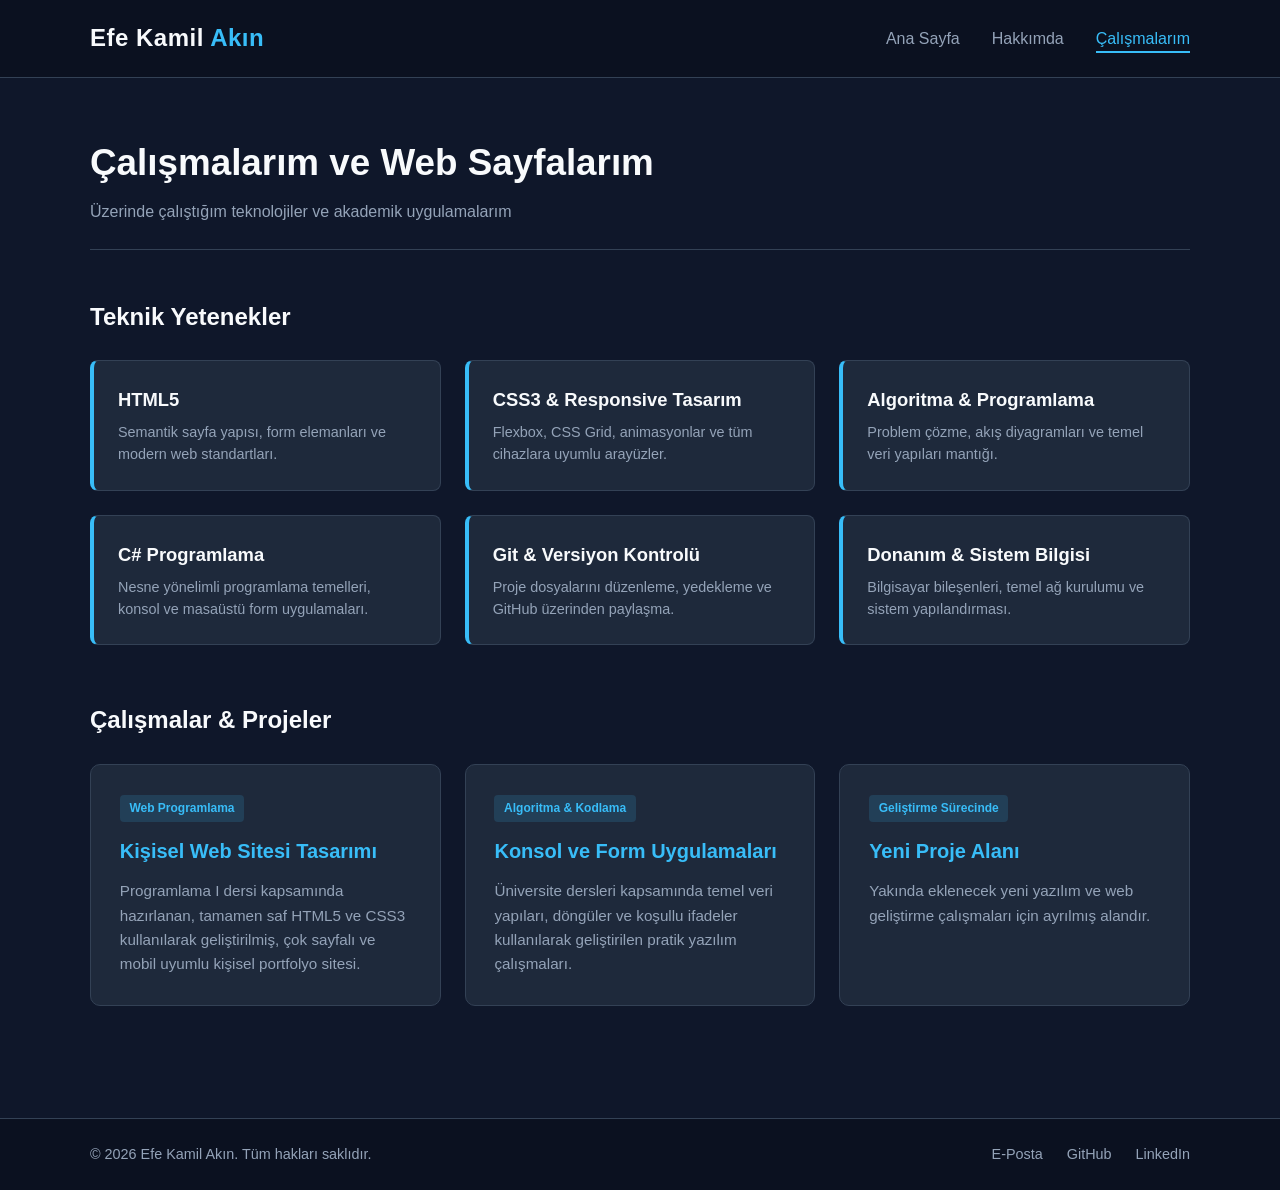
==== calismalarim.html @ 3c5da723 "Add files via upload" ====
<!DOCTYPE html>
<html lang="tr">
<head>
    <meta charset="UTF-8">
    <meta name="viewport" content="width=device-width, initial-scale=1.0">
    <title>Çalışmalarım | Efe Kamil Akın</title>
    <link rel="stylesheet" href="style.css">
</head>
<body>

    <header class="site-header">
        <div class="container header-icerik">
            <a href="index.html" class="logo">Efe Kamil <span>Akın</span></a>
            
            <input type="checkbox" id="menu-toggle" class="menu-toggle">
            <label for="menu-toggle" class="hamburger-icon" aria-label="Menüyü Aç">&#9776;</label>

            <nav class="ana-menu">
                <ul>
                    <li><a href="index.html">Ana Sayfa</a></li>
                    <li><a href="hakkimda.html">Hakkımda</a></li>
                    <li><a href="calismalarim.html" class="aktif">Çalışmalarım</a></li>
                </ul>
            </nav>
        </div>
    </header>

    <main class="sayfa-icerik">
        <div class="container">

            <header class="sayfa-baslik">
                <h1>Çalışmalarım ve Web Sayfalarım</h1>
                <p>Üzerinde çalıştığım teknolojiler ve akademik uygulamalarım</p>
            </header>

            <!-- Teknik Yetenekler Bölümü -->
            <section class="bolum-aralik">
                <h2 class="alt-baslik">Teknik Yetenekler</h2>
                <div class="yetenek-etiket-grid">
                    
                    <div class="yetenek-kutu">
                        <h3>HTML5</h3>
                        <p>Semantik sayfa yapısı, form elemanları ve modern web standartları.</p>
                    </div>

                    <div class="yetenek-kutu">
                        <h3>CSS3 & Responsive Tasarım</h3>
                        <p>Flexbox, CSS Grid, animasyonlar ve tüm cihazlara uyumlu arayüzler.</p>
                    </div>

                    <div class="yetenek-kutu">
                        <h3>Algoritma & Programlama</h3>
                        <p>Problem çözme, akış diyagramları ve temel veri yapıları mantığı.</p>
                    </div>

                    <div class="yetenek-kutu">
                        <h3>C# Programlama</h3>
                        <p>Nesne yönelimli programlama temelleri, konsol ve masaüstü form uygulamaları.</p>
                    </div>

                    <div class="yetenek-kutu">
                        <h3>Git & Versiyon Kontrolü</h3>
                        <p>Proje dosyalarını düzenleme, yedekleme ve GitHub üzerinden paylaşma.</p>
                    </div>

                    <div class="yetenek-kutu">
                        <h3>Donanım & Sistem Bilgisi</h3>
                        <p>Bilgisayar bileşenleri, temel ağ kurulumu ve sistem yapılandırması.</p>
                    </div>
                </div>
            </section>

            <section class="bolum-aralik">
                <h2 class="alt-baslik">Çalışmalar & Projeler</h2>
                <div class="kart-grid">

                    <article class="kart proje-karti">
                        <span class="proje-etiket">Web Programlama</span>
                        <h3>Kişisel Web Sitesi Tasarımı</h3>
                        <p>
                            Programlama I dersi kapsamında hazırlanan, tamamen saf HTML5 ve CSS3 
                            kullanılarak geliştirilmiş, çok sayfalı ve mobil uyumlu kişisel portfolyo sitesi.
                        </p>
                    </article>

                    <article class="kart proje-karti">
                        <span class="proje-etiket">Algoritma & Kodlama</span>
                        <h3>Konsol ve Form Uygulamaları</h3>
                        <p>
                            Üniversite dersleri kapsamında temel veri yapıları, döngüler ve 
                            koşullu ifadeler kullanılarak geliştirilen pratik yazılım çalışmaları.
                        </p>
                    </article>

                    <article class="kart proje-karti">
                        <span class="proje-etiket">Geliştirme Sürecinde</span>
                        <h3>Yeni Proje Alanı</h3>
                        <p>
                            Yakında eklenecek yeni yazılım ve web geliştirme çalışmaları için ayrılmış alandır.
                        </p>
                    </article>

                </div>
            </section>

        </div>
    </main>

    <footer class="site-footer">
        <div class="container footer-icerik">
            <p>&copy; 2026 Efe Kamil Akın. Tüm hakları saklıdır.</p>
            <div class="sosyal-linkler">
                <a href="#">E-Posta</a>
                <a href="#" target="_blank">GitHub</a>
                <a href="#" target="_blank">LinkedIn</a>
            </div>
        </div>
    </footer>

</body>
</html>
---- style.css ----
:root {
    --arkaplan-ana: #0f172a;       /* Sayfa arka planı */
    --arkaplan-ikincil: #1e293b;   /* Kartların ve kutuların arka planı */
    --arkaplan-header: #0b1120;    /* Üst menü ve footer bilgi arka planı */
    --ana-vurgu: #38bdf8;          /* Butonlar, linkler ve vurgular*/
    --ana-vurgu-hover: #0284c7;    /* hover vurgu rengi */
    --metin-ana: #f8fafc;          /* Başlıklar ve yazılar*/
    --metin-ikincil: #94a3b8;      /* Açıklama metinleri*/
    --kenarlik-rengi: #334155;     /* çerçeve çizgileri */
}

* {
    margin: 0;
    padding: 0;
    box-sizing: border-box;
}

body {
    font-family: 'Segoe UI', Tahoma, Geneva, Verdana, sans-serif;
    background-color: var(--arkaplan-ana);
    color: var(--metin-ana);
    line-height: 1.6;
    display: flex;
    flex-direction: column;
    min-height: 100vh;
}

main {
    flex: 1;
}

.container {
    width: 90%;
    max-width: 1100px;
    margin: 0 auto;
}

a {
    text-decoration: none;
    color: inherit;
    transition: 0.3s ease;
}

.site-header {
    background-color: var(--arkaplan-header);
    border-bottom: 1px solid var(--kenarlik-rengi);
    position: sticky;
    top: 0;
    z-index: 100;
}

.header-icerik {
    display: flex;
    justify-content: space-between;
    align-items: center;
    padding: 1.2rem 0;
}

.logo {
    font-size: 1.5rem;
    font-weight: 700;
    letter-spacing: 0.5px;
}

.logo span {
    color: var(--ana-vurgu);
}

.ana-menu ul {
    list-style: none;
    display: flex;
    gap: 2rem;
}

.ana-menu a {
    color: var(--metin-ikincil);
    font-weight: 500;
    padding-bottom: 4px;
    border-bottom: 2px solid transparent;
}

.ana-menu a:hover,
.ana-menu a.aktif {
    color: var(--ana-vurgu);
    border-bottom-color: var(--ana-vurgu);
}

.menu-toggle,
.hamburger-icon {
    display: none;
}


.hero-bolumu {
    padding: 5rem 0;
    border-bottom: 1px solid var(--kenarlik-rengi);
}

.hero-grid {
    display: grid;
    grid-template-columns: 1.3fr 1fr;
    gap: 3rem;
    align-items: center;
}

.etiket {
    display: inline-block;
    color: var(--ana-vurgu);
    font-weight: 600;
    margin-bottom: 0.5rem;
    font-size: 1.1rem;
}

.hero-metin h1 {
    font-size: 3rem;
    line-height: 1.2;
    margin-bottom: 1.2rem;
}

.aciklama {
    color: var(--metin-ikincil);
    font-size: 1.1rem;
    margin-bottom: 2rem;
}

.buton-grubu {
    display: flex;
    gap: 1rem;
    flex-wrap: wrap;
}

.btn {
    padding: 0.8rem 1.6rem;
    border-radius: 6px;
    font-weight: 600;
    display: inline-block;
}

.btn-birincil {
    background-color: var(--ana-vurgu);
    color: #0f172a;
}

.btn-birincil:hover {
    background-color: var(--ana-vurgu-hover);
    color: #ffffff;
}

.btn-ikincil {
    border: 1px solid var(--kenarlik-rengi);
    background-color: var(--arkaplan-ikincil);
    color: var(--metin-ana);
}

.btn-ikincil:hover {
    border-color: var(--ana-vurgu);
    color: var(--ana-vurgu);
}


.hero-gorsel {
    display: flex;
    justify-content: center;
}

.profil-foto {
    width: 300px;
    height: 300px;
    object-fit: cover;
    border-radius: 50%;
    border: 4px solid var(--ana-vurgu);
    box-shadow: 0 10px 25px rgba(0, 0, 0, 0.4);
}

.gorsel-yer-tutucu {
    width: 280px;
    height: 280px;
    border-radius: 50%;
    background-color: var(--arkaplan-ikincil);
    border: 2px dashed var(--ana-vurgu);
    display: flex;
    flex-direction: column;
    justify-content: center;
    align-items: center;
    text-align: center;
    padding: 1.5rem;
    color: var(--metin-ikincil);
}

.gorsel-yer-tutucu span {
    color: var(--ana-vurgu);
    font-weight: 600;
    font-size: 1.1rem;
    margin-bottom: 0.4rem;
}


.ozet-bolumu {
    padding: 4rem 0;
}

.kart-grid {
    display: grid;
    grid-template-columns: repeat(3, 1fr);
    gap: 1.5rem;
}

.kart {
    background-color: var(--arkaplan-ikincil);
    border: 1px solid var(--kenarlik-rengi);
    padding: 1.8rem;
    border-radius: 10px;
    transition: transform 0.3s ease, border-color 0.3s ease;
}

.kart:hover {
    transform: translateY(-5px);
    border-color: var(--ana-vurgu);
}

.kart h3 {
    color: var(--ana-vurgu);
    margin-bottom: 0.8rem;
    font-size: 1.25rem;
}

.kart p {
    color: var(--metin-ikincil);
    font-size: 0.95rem;
}


.sayfa-icerik {
    padding: 3.5rem 0;
}

.sayfa-baslik {
    margin-bottom: 3rem;
    border-bottom: 1px solid var(--kenarlik-rengi);
    padding-bottom: 1.5rem;
}

.sayfa-baslik h1 {
    font-size: 2.3rem;
    margin-bottom: 0.4rem;
}

.sayfa-baslik p {
    color: var(--metin-ikincil);
}

.hakkimda-grid {
    display: grid;
    grid-template-columns: 1fr 1fr;
    gap: 2rem;
}

.bilgi-kutusu {
    background-color: var(--arkaplan-ikincil);
    border: 1px solid var(--kenarlik-rengi);
    padding: 2rem;
    border-radius: 10px;
}

.bilgi-kutusu h2 {
    color: var(--ana-vurgu);
    margin-bottom: 1.2rem;
    font-size: 1.4rem;
}

.bilgi-kutusu p {
    color: var(--metin-ikincil);
    margin-bottom: 1rem;
}

.kisisel-liste {
    list-style: none;
    margin-top: 1.5rem;
    border-top: 1px solid var(--kenarlik-rengi);
    padding-top: 1rem;
}

.kisisel-liste li {
    padding: 0.5rem 0;
    color: var(--metin-ikincil);
}

.kisisel-liste strong {
    color: var(--metin-ana);
    margin-right: 0.5rem;
}

.egitim-adimi {
    border-left: 2px solid var(--ana-vurgu);
    padding-left: 1.2rem;
    margin-bottom: 1.8rem;
}

.egitim-adimi:last-child {
    margin-bottom: 0;
}

.egitim-adimi .tarih {
    font-size: 0.85rem;
    color: var(--ana-vurgu);
    font-weight: 600;
}

.egitim-adimi h3 {
    margin: 0.2rem 0;
    font-size: 1.15rem;
}

.egitim-adimi p {
    margin-bottom: 0.2rem;
}

.egitim-adimi small {
    color: var(--metin-ikincil);
}

/* Yetenekler ve Projeler */
.bolum-aralik {
    margin-bottom: 3.5rem;
}

.alt-baslik {
    font-size: 1.5rem;
    margin-bottom: 1.5rem;
    color: var(--metin-ana);
}

.yetenek-etiket-grid {
    display: grid;
    grid-template-columns: repeat(3, 1fr);
    gap: 1.5rem;
}

.yetenek-kutu {
    background-color: var(--arkaplan-ikincil);
    border: 1px solid var(--kenarlik-rengi);
    border-left: 4px solid var(--ana-vurgu);
    padding: 1.5rem;
    border-radius: 8px;
    transition: transform 0.3s ease, border-color 0.3s ease;
}

.yetenek-kutu:hover {
    transform: translateY(-4px);
    border-color: var(--ana-vurgu);
}

.yetenek-kutu h3 {
    color: var(--metin-ana);
    font-size: 1.15rem;
    margin-bottom: 0.5rem;
}

.yetenek-kutu p {
    color: var(--metin-ikincil);
    font-size: 0.9rem;
    line-height: 1.5;
}

.proje-etiket {
    display: inline-block;
    font-size: 0.75rem;
    background-color: rgba(56, 189, 248, 0.15);
    color: var(--ana-vurgu);
    padding: 0.25rem 0.6rem;
    border-radius: 4px;
    margin-bottom: 0.8rem;
    font-weight: 600;
}

.site-footer {
    background-color: var(--arkaplan-header);
    border-top: 1px solid var(--kenarlik-rengi);
    padding: 1.5rem 0;
    margin-top: auto;
}

.footer-icerik {
    display: flex;
    justify-content: space-between;
    align-items: center;
    color: var(--metin-ikincil);
    font-size: 0.9rem;
}

.sosyal-linkler {
    display: flex;
    gap: 1.5rem;
}

.sosyal-linkler a:hover {
    color: var(--ana-vurgu);
}
/*MOBİL UYUMLULUK---------------------------------*/
@media (max-width: 768px) {
    .hamburger-icon {
        display: block;
        font-size: 1.8rem;
        cursor: pointer;
        color: var(--metin-ana);
    }

    .ana-menu {
        display: none;
        width: 100%;
        position: absolute;
        top: 100%;
        left: 0;
        background-color: var(--arkaplan-header);
        border-bottom: 1px solid var(--kenarlik-rengi);
        padding: 1rem 0;
    }

    .menu-toggle:checked ~ .ana-menu {
        display: block;
    }

    .ana-menu ul {
        flex-direction: column;
        align-items: center;
        gap: 1rem;
    }

    .hero-grid,
    .hakkimda-grid,
    .kart-grid,
    .yetenek-etiket-grid {
        grid-template-columns: 1fr;
    }

    .hero-bolumu {
        padding: 3rem 0;
        text-align: center;
    }

    .hero-metin h1 {
        font-size: 2.2rem;
    }

    .buton-grubu {
        justify-content: center;
    }

    .hero-gorsel {
        order: -1;
    }

    .gorsel-yer-tutucu,
    .profil-foto {
        width: 220px;
        height: 220px;
    }

    .footer-icerik {
        flex-direction: column;
        gap: 1rem;
        text-align: center;
    }
}
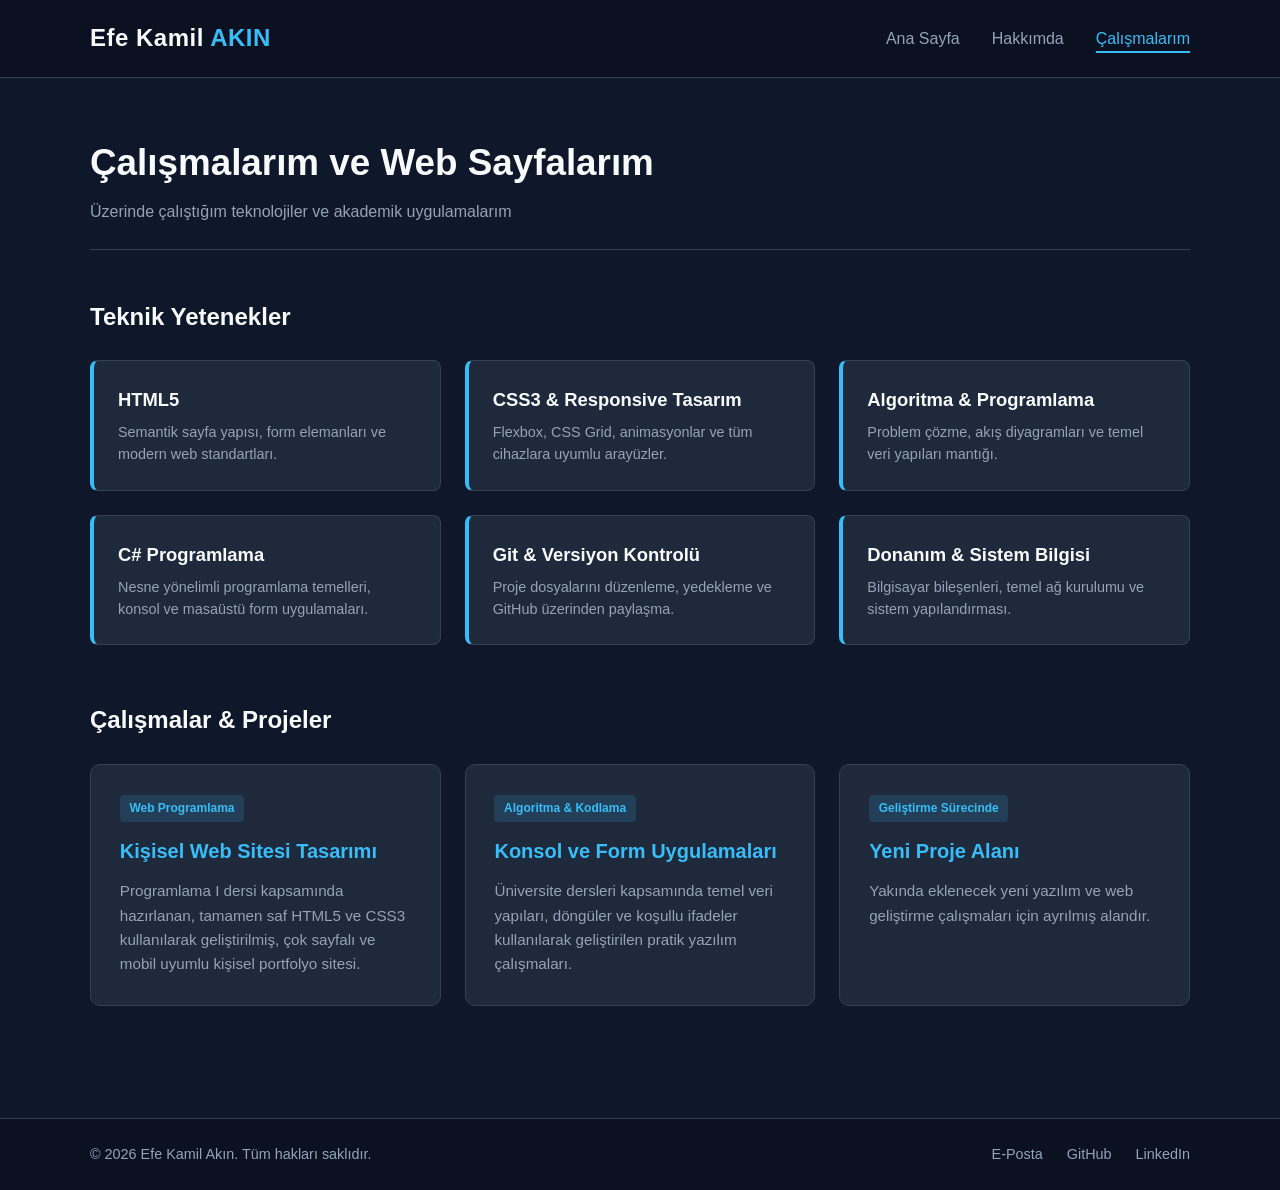
==== commit 675c84eb: "Fix HTML formatting and structure" ====
--- a/calismalarim.html
+++ b/calismalarim.html
@@ -10,7 +10,7 @@
 
     <header class="site-header">
         <div class="container header-icerik">
-            <a href="index.html" class="logo">Efe Kamil <span>Akın</span></a>
+            <a href="index.html" class="logo">Efe Kamil <span>AKIN</span></a>
             
             <input type="checkbox" id="menu-toggle" class="menu-toggle">
             <label for="menu-toggle" class="hamburger-icon" aria-label="Menüyü Aç">&#9776;</label>
@@ -118,4 +118,4 @@
     </footer>
 
 </body>
-</html>+</html>
